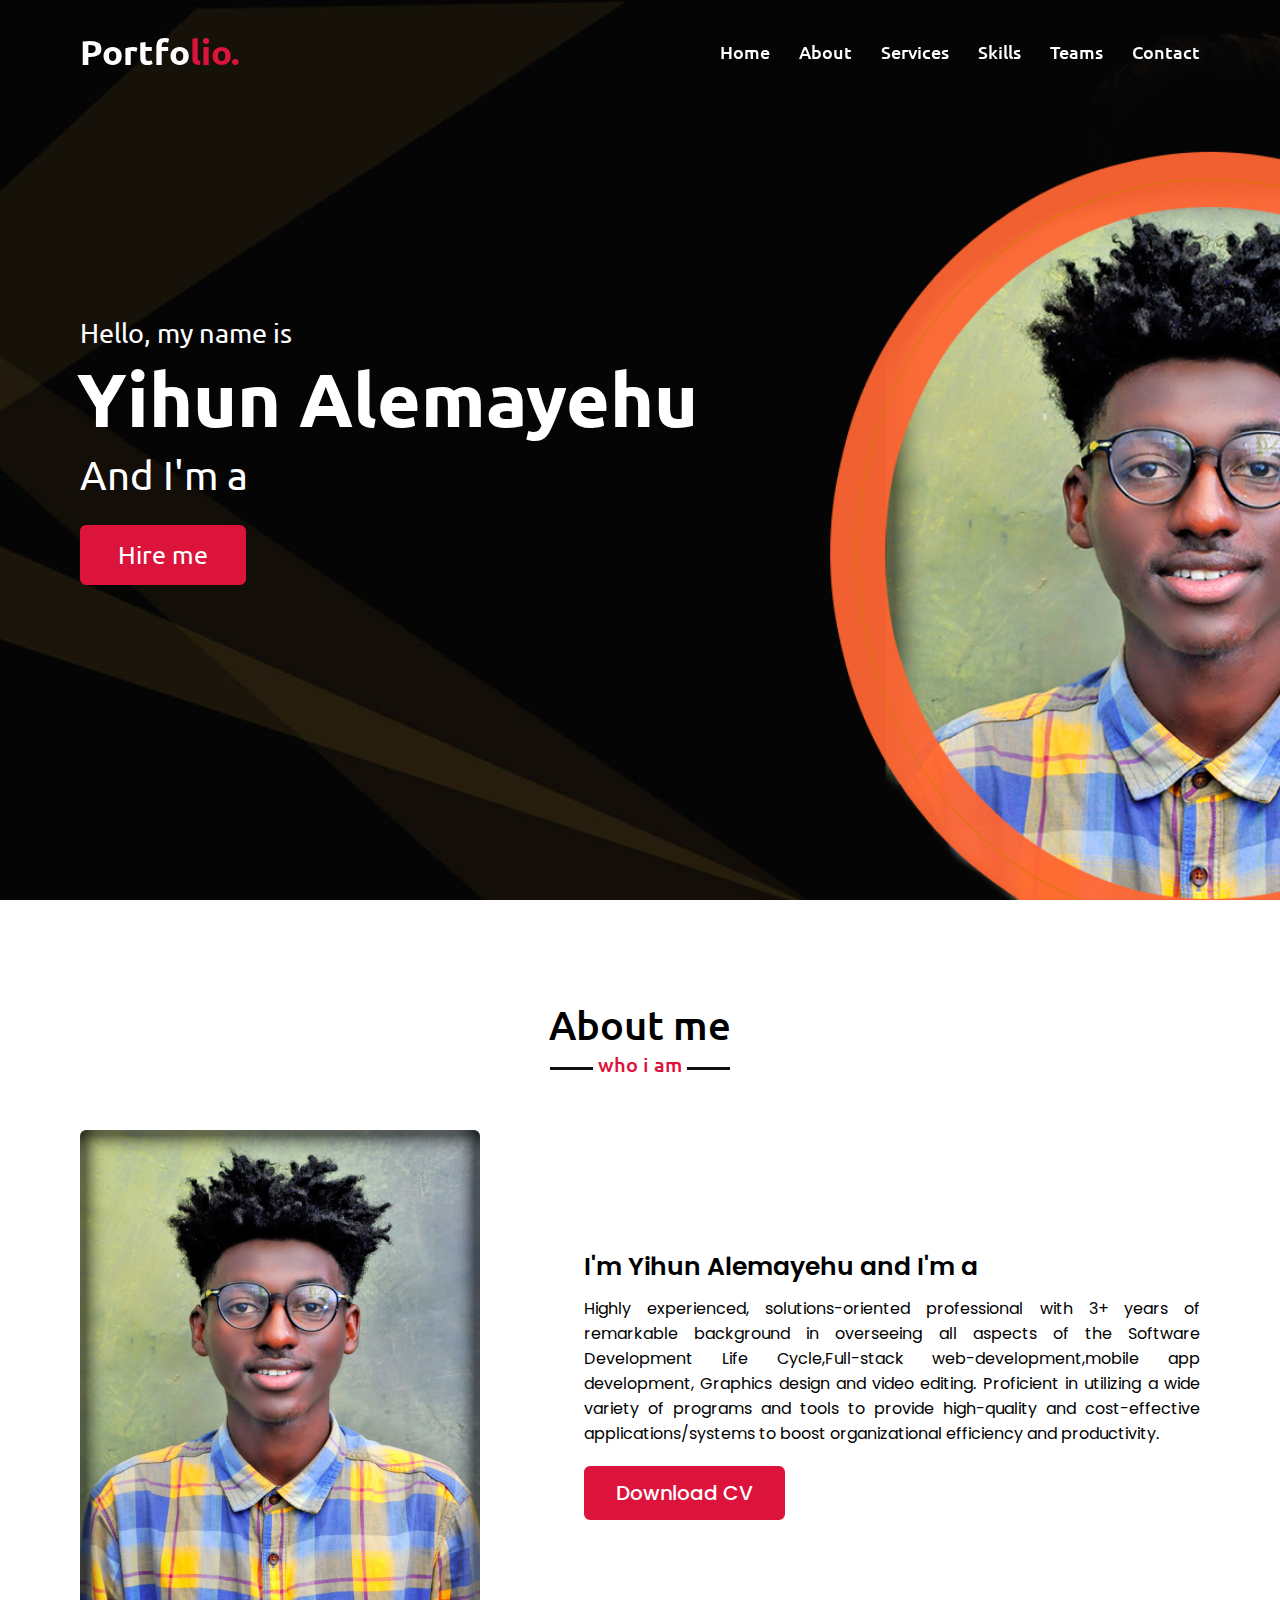
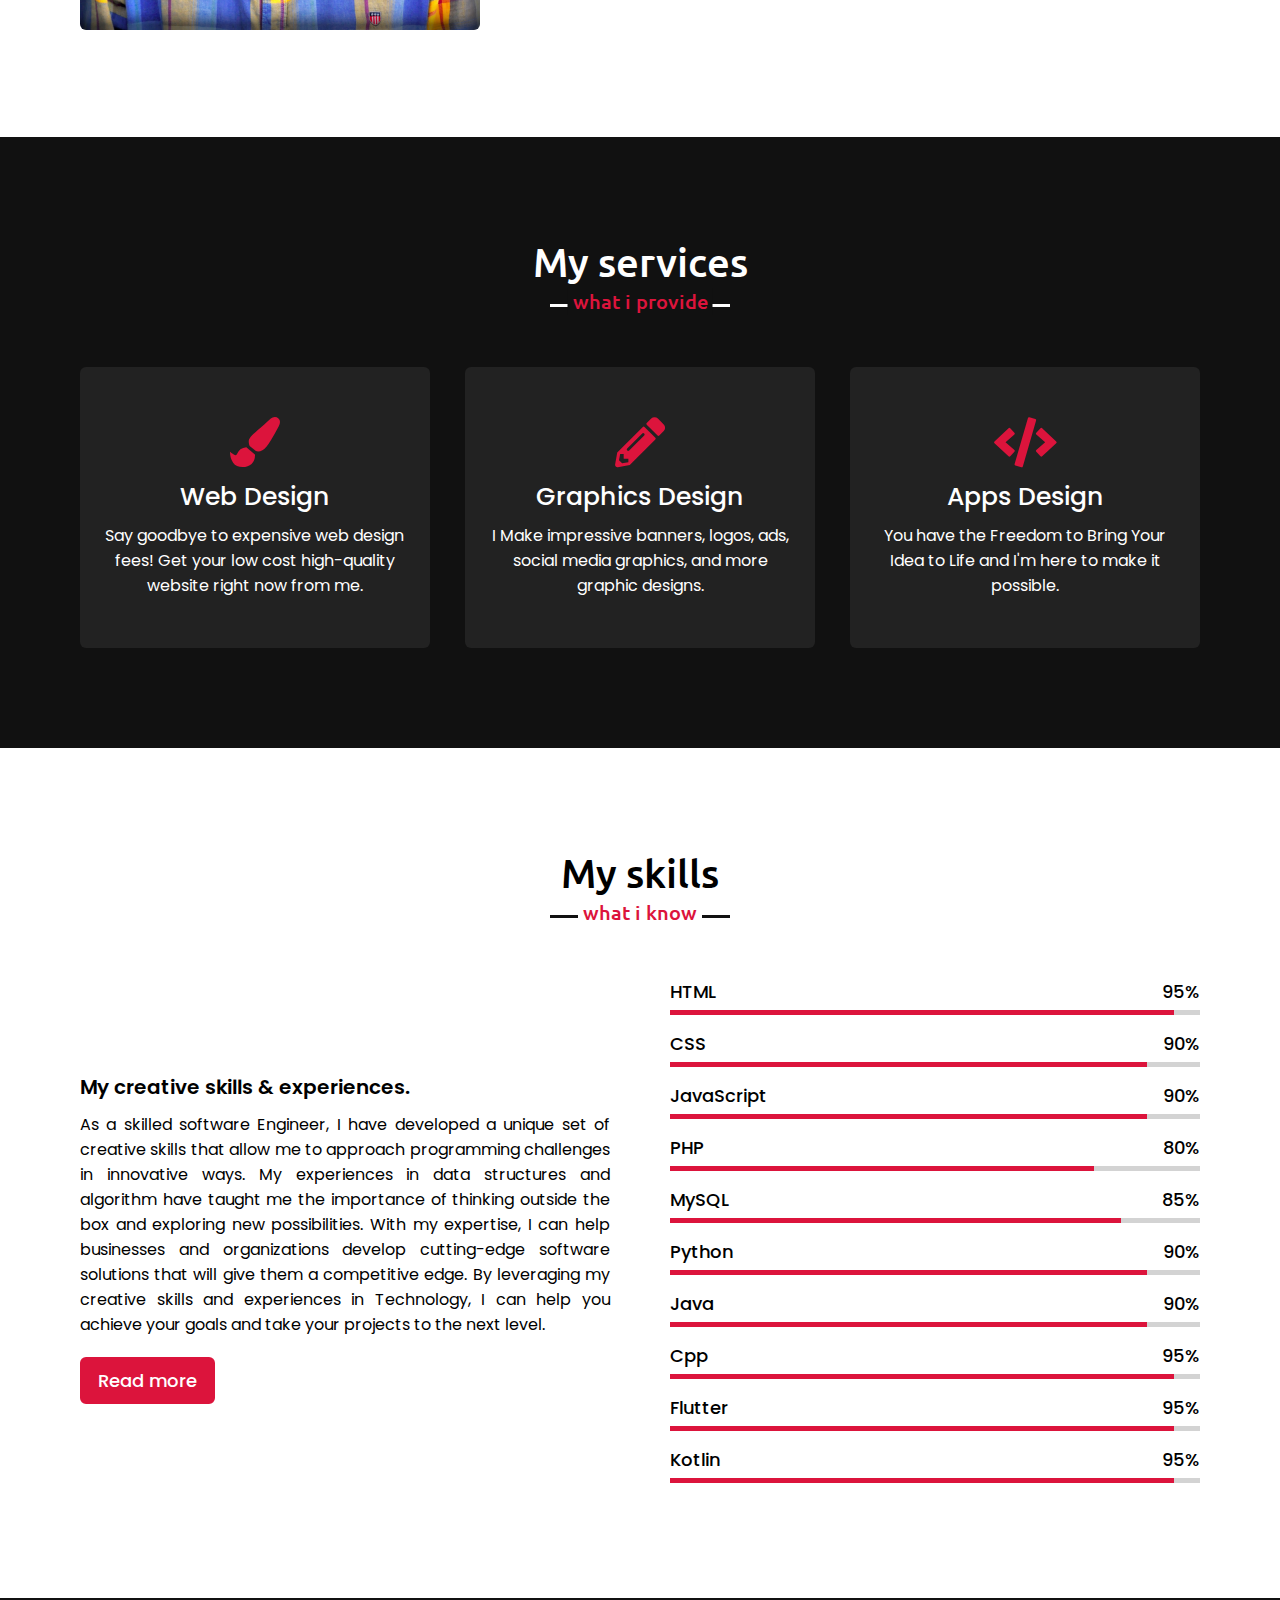
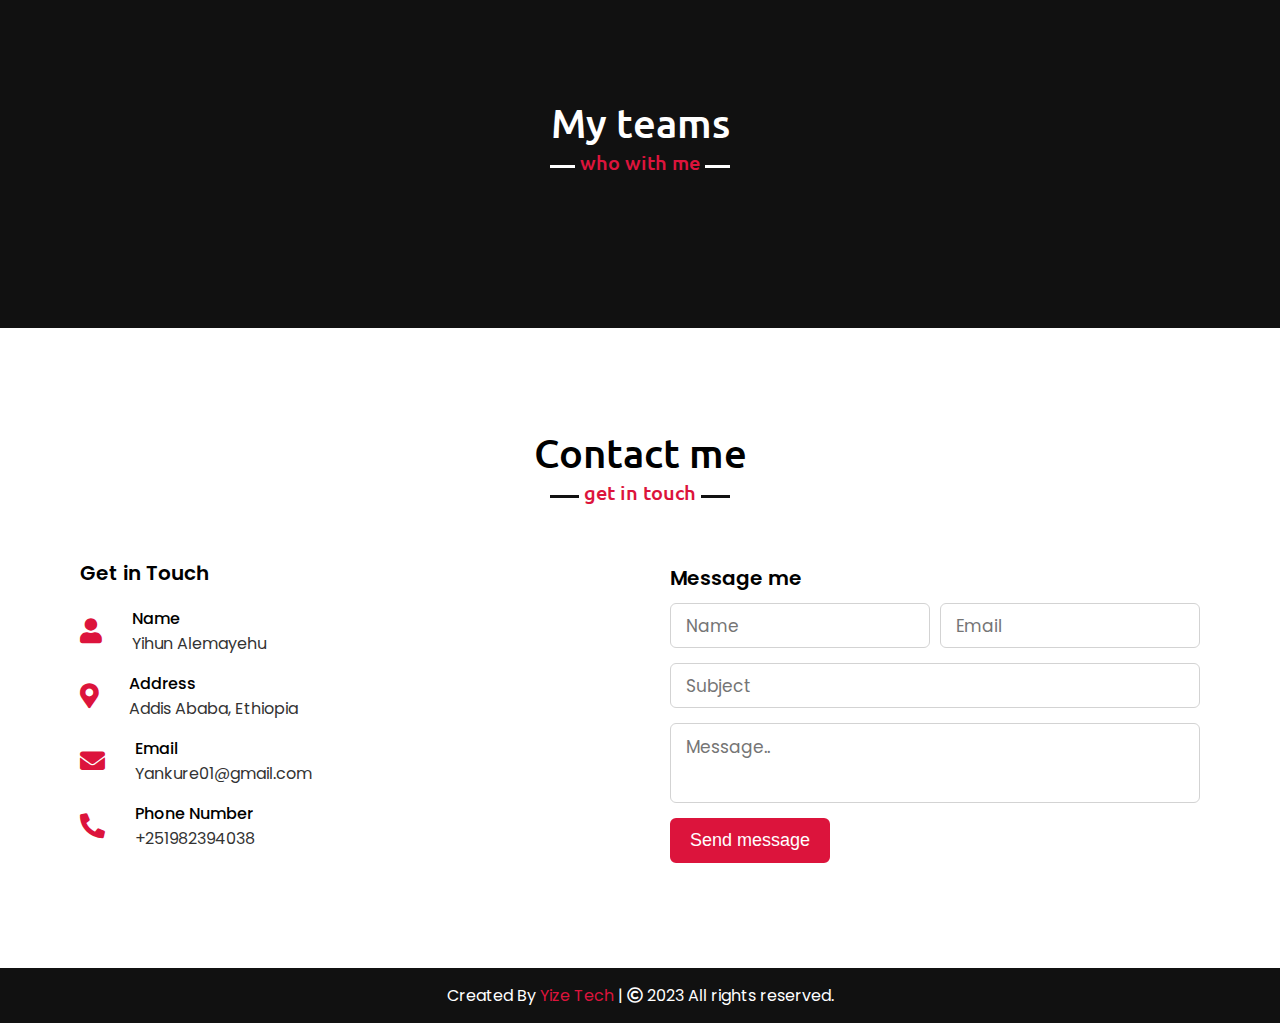
==== Portfolio Website/index.html @ 4206193d "Add files via upload" ====
<!DOCTYPE html>
<!-- Created By CodingNepal -->
<html lang="en">
<head>
    <meta charset="UTF-8">
    <meta name="viewport" content="width=device-width, initial-scale=1.0">
    <title>Personal Portfolio Website</title>
    <link rel="stylesheet" href="style.css">
    <link rel="stylesheet" href="https://cdnjs.cloudflare.com/ajax/libs/font-awesome/5.15.3/css/all.min.css"/>
    <script src="https://code.jquery.com/jquery-3.5.1.min.js"></script>
    <script src="https://cdnjs.cloudflare.com/ajax/libs/typed.js/2.0.11/typed.min.js"></script>
    <script src="https://cdnjs.cloudflare.com/ajax/libs/waypoints/4.0.1/jquery.waypoints.min.js"></script>
    <script src="https://cdnjs.cloudflare.com/ajax/libs/OwlCarousel2/2.3.4/owl.carousel.min.js"></script>
    <link rel="stylesheet" href="https://cdnjs.cloudflare.com/ajax/libs/OwlCarousel2/2.3.4/assets/owl.carousel.min.css"/>

</head>
<body>
    <div class="scroll-up-btn">
        <i class="fas fa-angle-up"></i>
    </div>
    <nav class="navbar">
        <div class="max-width">
            <div class="logo"><a href="#">Portfo<span>lio.</span></a></div>
            <ul class="menu">
                <li><a href="#home" class="menu-btn">Home</a></li>
                <li><a href="#about" class="menu-btn">About</a></li>
                <li><a href="#services" class="menu-btn">Services</a></li>
                <li><a href="#skills" class="menu-btn">Skills</a></li>
                <li><a href="#teams" class="menu-btn">Teams</a></li>
                <li><a href="#contact" class="menu-btn">Contact</a></li>
            </ul>
            <div class="menu-btn">
                <i class="fas fa-bars"></i>
            </div>
        </div>
    </nav>

    <!-- home section start -->
    <section class="home" id="home">
        <div class="max-width">
            <div class="home-content">
                <div class="text-1">Hello, my name is</div>
                <div class="text-2">Yihun Alemayehu</div>
                <div class="text-3">And I'm a <span class="typing"></span></div>
                <a href="#contact">Hire me</a>
            </div>
        </div>
    </section>

    <!-- about section start -->
    <section class="about" id="about">
        <div class="max-width">
            <h2 class="title">About me</h2>
            <div class="about-content">
                <div class="column left">
                    <img src="images/profile-11.jpg" alt="">
                </div>
                <div class="column right">
                    <div class="text">I'm Yihun Alemayehu and I'm a <span class="typing-2"></span></div>
                    <p>Highly experienced, solutions-oriented professional with 3+ years of remarkable background in
                        overseeing all aspects of the Software Development Life Cycle,Full-stack web-development,mobile app development, Graphics design and video editing. Proficient in utilizing a wide variety of programs and tools to provide high-quality and cost-effective
                        applications/systems to boost organizational efficiency and productivity.</p>
                    <a href="images/cv.pdf">Download CV</a>
                </div>
            </div>
        </div>
    </section>

    <!-- services section start -->
    <section class="services" id="services">
        <div class="max-width">
            <h2 class="title">My services</h2>
            <div class="serv-content">
                <div class="card">
                    <div class="box">
                        <i class="fas fa-paint-brush"></i>
                        <div class="text">Web Design</div>
                        <p>Say goodbye to expensive web design fees! Get your low cost high-quality website right now from me.</p>
                    </div>
                </div>
                <div class="card">
                    <div class="box">
                        <i class="fas fa-pencil-alt"></i>
                        <div class="text">Graphics Design</div>
                        <p>I Make impressive banners, logos, ads, social media graphics, and more graphic designs.</p>
                    </div>
                </div>
                <div class="card">
                    <div class="box">
                        <i class="fas fa-code"></i>
                        <div class="text">Apps Design</div>
                        <p>You have the Freedom to Bring Your Idea to Life and I'm here to make it possible.</p>
                    </div>
                </div>
               </div>
            </div>
        </div>
    </section>

    <!-- skills section start -->
    <section class="skills" id="skills">
        <div class="max-width">
            <h2 class="title">My skills</h2>
            <div class="skills-content">
                <div class="column left">
                    <div class="text">My creative skills & experiences.</div>
                    <p>As a skilled software Engineer, I have developed a unique set of creative skills that allow me to approach programming challenges in innovative ways. My experiences in data structures and algorithm have taught me the importance of thinking outside the box and exploring new possibilities. With my expertise, I can help businesses and organizations develop cutting-edge software solutions that will give them a competitive edge. By leveraging my creative skills and experiences in Technology, I can help you achieve your goals and take your projects to the next level.</p>
                    <a href="#">Read more</a>
                </div>
                <div class="column right">
                    <div class="bars">
                        <div class="info">
                            <span>HTML</span>
                            <span>95%</span>
                        </div>
                        <div class="line html"></div>
                    </div>
                    <div class="bars">
                        <div class="info">
                            <span>CSS</span>
                            <span>90%</span>
                        </div>
                        <div class="line css"></div>
                    </div>
                    <div class="bars">
                        <div class="info">
                            <span>JavaScript</span>
                            <span>90%</span>
                        </div>
                        <div class="line js"></div>
                    </div>
                    <div class="bars">
                        <div class="info">
                            <span>PHP</span>
                            <span>80%</span>
                        </div>
                        <div class="line php"></div>
                    </div>
                    <div class="bars">
                        <div class="info">
                            <span>MySQL</span>
                            <span>85%</span>
                        </div>
                        <div class="line mysql"></div>
                    </div>
                    <div class="bars">
                        <div class="info">
                            <span>Python</span>
                            <span>90%</span>
                        </div>
                        <div class="line Python"></div>
                    </div>
                    <div class="bars">
                        <div class="info">
                            <span>Java</span>
                            <span>90%</span>
                        </div>
                        <div class="line Java"></div>
                    </div>
                    <div class="bars">
                        <div class="info">
                            <span>Cpp</span>
                            <span>95%</span>
                        </div>
                        <div class="line Cpp"></div>
                    </div>
                    <div class="bars">
                        <div class="info">
                            <span>Flutter</span>
                            <span>95%</span>
                        </div>
                        <div class="line Flutter"></div>
                    </div>
                    <div class="bars">
                        <div class="info">
                            <span>Kotlin</span>
                            <span>95%</span>
                        </div>
                        <div class="line Kotlin"></div>
                    </div>
                </div>
            </div>
        </div>
    </section>

    <!-- teams section start -->
    <section class="teams" id="teams">
        <div class="max-width">
            <h2 class="title">My teams</h2>
            <div class="carousel owl-carousel">
                <div class="card">
                    <div class="box">
                        <img src="images/profile-55.jpg" alt="">
                        <div class="text">Yihun Alemayehu</div>
                        <p>Enthusiastic software Engineer</p>
                    </div>
                </div>
                <div class="card">
                    <div class="box">
                        <img src="images/profile-22.jpg" alt="">
                        <div class="text">Zerihun Kassahun</div>
                        <p>Highly experienced computer scientist, programmer and Software Engineer. </p>
                    </div>
                </div>
                <div class="card">
                    <div class="box">
                        <img src="images/profile-33.jpg" alt="">
                        <div class="text">Tedros Haymanot</div>
                        <p>computer Engineer and Graphics Designer</p>
                    </div>
                </div>
                <div class="card">
                    <div class="box">
                        <img src="images/profile-44.jpg" alt="">
                        <div class="text">Beimnet Tariku</div>
                        <p>Computer and Electrical Engineer.</p>
                    </div>
                </div>
            </div>
        </div>
    </section>

    <!-- contact section start -->
    <section class="contact" id="contact">
        <div class="max-width">
            <h2 class="title">Contact me</h2>
            <div class="contact-content">
                <div class="column left">
                    <div class="text">Get in Touch</div>
                    <p></p>
                    <div class="icons">
                        <div class="row">
                            <i class="fas fa-user"></i>
                            <div class="info">
                                <div class="head">Name</div>
                                <div class="sub-title">Yihun Alemayehu</div>
                            </div>
                        </div>
                        <div class="row">
                            <i class="fas fa-map-marker-alt"></i>
                            <div class="info">
                                <div class="head">Address</div>
                                <div class="sub-title">Addis Ababa, Ethiopia</div>
                            </div>
                        </div>
                        <div class="row">
                            <i class="fas fa-envelope"></i>
                            <div class="info">
                                <div class="head">Email</div>
                                <div class="sub-title">Yankure01@gmail.com</div>
                            </div>
                        </div>
                        <div class="row">
                            <i class="fas fa-phone-alt"></i>
                            <div class="info">
                                <div class="head">Phone Number</div>
                                <div class="sub-title">+251982394038</div>
                            </div>
                        </div>
                    </div>
                </div>
                <div class="column right">
                    <div class="text">Message me</div>
                    <form action="mailto:yankure01@gmail.com">
                        <div class="fields">
                            <div class="field name">
                                <input type="text" placeholder="Name" required>
                            </div>
                            <div class="field email">
                                <input type="email" placeholder="Email" required>
                            </div>
                        </div>
                        <div class="field">
                            <input type="text" placeholder="Subject" required>
                        </div>
                        <div class="field textarea">
                            <textarea cols="30" rows="10" placeholder="Message.." required></textarea>
                        </div>
                        <div class="button-area">
                            <button type="submit">Send message</button>
                        </div>
                    </form>
                </div>
            </div>
        </div>
    </section>

    <!-- footer section start -->
    <footer>
        <span>Created By <a href="https://www.Yize.com">Yize Tech</a> | <span class="far fa-copyright"></span> 2023 All rights reserved.</span>
    </footer>

    <script src="script.js"></script>
</body>
</html>
---- Portfolio Website/style.css ----
/*  import google fonts */
@import url('https://fonts.googleapis.com/css2?family=Poppins:wght@400;500;600;700&family=Ubuntu:wght@400;500;700&display=swap');

*{
    margin: 0;
    padding: 0;
    box-sizing: border-box;
    text-decoration: none;
}
html{
    scroll-behavior: smooth;
}

/* custom scroll bar */
::-webkit-scrollbar {
    width: 10px;
}
::-webkit-scrollbar-track {
    background: #f1f1f1;
}
::-webkit-scrollbar-thumb {
    background: #888;
}

::-webkit-scrollbar-thumb:hover {
    background: #555;
}

/* all similar content styling codes */
section{
    padding: 100px 0;
}
.max-width{
    max-width: 1300px;
    padding: 0 80px;
    margin: auto;
}
.about, .services, .skills, .teams, .contact, footer{
    font-family: 'Poppins', sans-serif;
}
.about .about-content,
.services .serv-content,
.skills .skills-content,
.contact .contact-content{
    display: flex;
    flex-wrap: wrap;
    align-items: center;
    justify-content: space-between;
}
section .title{
    position: relative;
    text-align: center;
    font-size: 40px;
    font-weight: 500;
    margin-bottom: 60px;
    padding-bottom: 20px;
    font-family: 'Ubuntu', sans-serif;
}
section .title::before{
    content: "";
    position: absolute;
    bottom: 0px;
    left: 50%;
    width: 180px;
    height: 3px;
    background: #111;
    transform: translateX(-50%);
}
section .title::after{
    position: absolute;
    bottom: -8px;
    left: 50%;
    font-size: 20px;
    color: crimson;
    padding: 0 5px;
    background: #fff;
    transform: translateX(-50%);
}

/* navbar styling */
.navbar{
    position: fixed;
    width: 100%;
    z-index: 999;
    padding: 30px 0;
    font-family: 'Ubuntu', sans-serif;
    transition: all 0.3s ease;
}
.navbar.sticky{
    padding: 15px 0;
    background: crimson;
}
.navbar .max-width{
    display: flex;
    align-items: center;
    justify-content: space-between;
}
.navbar .logo a{
    color: #fff;
    font-size: 35px;
    font-weight: 600;
}
.navbar .logo a span{
    color: crimson;
    transition: all 0.3s ease;
}
.navbar.sticky .logo a span{
    color: #fff;
}
.navbar .menu li{
    list-style: none;
    display: inline-block;
}
.navbar .menu li a{
    display: block;
    color: #fff;
    font-size: 18px;
    font-weight: 500;
    margin-left: 25px;
    transition: color 0.3s ease;
}
.navbar .menu li a:hover{
    color: crimson;
}
.navbar.sticky .menu li a:hover{
    color: #fff;
}

/* menu btn styling */
.menu-btn{
    color: #fff;
    font-size: 23px;
    cursor: pointer;
    display: none;
}
.scroll-up-btn{
    position: fixed;
    height: 45px;
    width: 42px;
    background: crimson;
    right: 30px;
    bottom: 10px;
    text-align: center;
    line-height: 45px;
    color: #fff;
    z-index: 9999;
    font-size: 30px;
    border-radius: 6px;
    border-bottom-width: 2px;
    cursor: pointer;
    opacity: 0;
    pointer-events: none;
    transition: all 0.3s ease;
}
.scroll-up-btn.show{
    bottom: 30px;
    opacity: 1;
    pointer-events: auto;
}
.scroll-up-btn:hover{
    filter: brightness(90%);
}


/* home section styling */
.home{
    display: flex;
    background: url("images/banner1.jpg") no-repeat center;
    height: 100vh;
    color: #fff;
    min-height: 500px;
    background-size: cover;
    background-attachment: fixed;
    font-family: 'Ubuntu', sans-serif;
}
.home .max-width{
  width: 100%;
  display: flex;
}
.home .max-width .row{
  margin-right: 0;
}
.home .home-content .text-1{
    font-size: 27px;
}
.home .home-content .text-2{
    font-size: 75px;
    font-weight: 600;
    margin-left: -3px;
}
.home .home-content .text-3{
    font-size: 40px;
    margin: 5px 0;
}
.home .home-content .text-3 span{
    color: crimson;
    font-weight: 500;
}
.home .home-content a{
    display: inline-block;
    background: crimson;
    color: #fff;
    font-size: 25px;
    padding: 12px 36px;
    margin-top: 20px;
    font-weight: 400;
    border-radius: 6px;
    border: 2px solid crimson;
    transition: all 0.3s ease;
}
.home .home-content a:hover{
    color: crimson;
    background: none;
}

/* about section styling */
.about .title::after{
    content: "who i am";
}
.about .about-content .left{
    width: 45%;
}
.about .about-content .left img{
    height: 500px;
    width: 400px;
    object-fit: cover;
    border-radius: 6px;
}
.about .about-content .right{
    width: 55%;
}
.about .about-content .right .text{
    font-size: 25px;
    font-weight: 600;
    margin-bottom: 10px;
}
.about .about-content .right .text span{
    color: crimson;
}
.about .about-content .right p{
    text-align: justify;
}
.about .about-content .right a{
    display: inline-block;
    background: crimson;
    color: #fff;
    font-size: 20px;
    font-weight: 500;
    padding: 10px 30px;
    margin-top: 20px;
    border-radius: 6px;
    border: 2px solid crimson;
    transition: all 0.3s ease;
}
.about .about-content .right a:hover{
    color: crimson;
    background: none;
}

/* services section styling */
.services, .teams{
    color:#fff;
    background: #111;
}
.services .title::before,
.teams .title::before{
    background: #fff;
}
.services .title::after,
.teams .title::after{
    background: #111;
    content: "what i provide";
}
.services .serv-content .card{
    width: calc(33% - 20px);
    background: #222;
    text-align: center;
    border-radius: 6px;
    padding: 50px 25px;
    cursor: pointer;
    transition: all 0.3s ease;
}
.services .serv-content .card:hover{
    background: crimson;
}
.services .serv-content .card .box{
    transition: all 0.3s ease;
}
.services .serv-content .card:hover .box{
    transform: scale(1.05);
}
.services .serv-content .card i{
    font-size: 50px;
    color: crimson;
    transition: color 0.3s ease;
}
.services .serv-content .card:hover i{
    color: #fff;
}
.services .serv-content .card .text{
    font-size: 25px;
    font-weight: 500;
    margin: 10px 0 7px 0;
}

/* skills section styling */

.skills .title::after{
    content: "what i know";
}
.skills .skills-content .column{
    width: calc(50% - 30px);
}
.skills .skills-content .left .text{
    font-size: 20px;
    font-weight: 600;
    margin-bottom: 10px;
}
.skills .skills-content .left p{
    text-align: justify;
}
.skills .skills-content .left a{
    display: inline-block;
    background: crimson;
    color: #fff;
    font-size: 18px;
    font-weight: 500;
    padding: 8px 16px;
    margin-top: 20px;
    border-radius: 6px;
    border: 2px solid crimson;
    transition: all 0.3s ease;
}
.skills .skills-content .left a:hover{
    color: crimson;
    background: none;
}
.skills .skills-content .right .bars{
    margin-bottom: 15px;
}
.skills .skills-content .right .info{
    display: flex;
    margin-bottom: 5px;
    align-items: center;
    justify-content: space-between;
}
.skills .skills-content .right span{
    font-weight: 500;
    font-size: 18px;
}
.skills .skills-content .right .line{
    height: 5px;
    width: 100%;
    background: lightgrey;
    position: relative;
}
.skills .skills-content .right .line::before{
    content: "";
    position: absolute;
    height: 100%;
    left: 0;
    top: 0;
    background: crimson;
}
.skills-content .right .html::before{
    width: 95%;
}
.skills-content .right .css::before{
    width: 90%;
}
.skills-content .right .js::before{
    width: 90%;
}
.skills-content .right .php::before{
    width: 80%;
}
.skills-content .right .mysql::before{
    width: 85%;
}
.skills-content .right .Python::before{
    width: 90%;
}
.skills-content .right .Java::before{
    width: 90%;
}
.skills-content .right .Cpp::before{
    width: 95%;
}.skills-content .right .Flutter::before{
    width: 95%;
}
.skills-content .right .Kotlin::before{
    width: 95%;
}
/* teams section styling */
.teams .title::after{
    content: "who with me";
}
.teams .carousel .card{
    background: #222;
    border-radius: 6px;
    padding: 25px 35px;
    text-align: center;
    overflow: hidden;
    transition: all 0.3s ease;
}
.teams .carousel .card:hover{
    background: crimson;
}
.teams .carousel .card .box{
    display: flex;
    flex-direction: column;
    align-items: center;
    justify-content: center;
    transition: all 0.3s ease;
}
.teams .carousel .card:hover .box{
    transform: scale(1.05);
}
.teams .carousel .card .text{
    font-size: 25px;
    font-weight: 500;
    margin: 10px 0 7px 0;
}
.teams .carousel .card img{
    height: 150px;
    width: 150px;
    object-fit: cover;
    border-radius: 50%;
    border: 5px solid crimson;
    transition: all 0.3s ease;
}
.teams .carousel .card:hover img{
    border-color: #fff;
}
.owl-dots{
    text-align: center;
    margin-top: 20px;
}
.owl-dot{
    height: 13px;
    width: 13px;
    margin: 0 5px;
    outline: none!important;
    border-radius: 50%;
    border: 2px solid crimson!important;
    transition: all 0.3s ease;
}
.owl-dot.active{
    width: 35px;
    border-radius: 14px;
}
.owl-dot.active,
.owl-dot:hover{
    background: crimson!important;
}

/* contact section styling */
.contact .title::after{
    content: "get in touch";
}
.contact .contact-content .column{
    width: calc(50% - 30px);
}
.contact .contact-content .text{
    font-size: 20px;
    font-weight: 600;
    margin-bottom: 10px;
}
.contact .contact-content .left p{
    text-align: justify;
}
.contact .contact-content .left .icons{
    margin: 10px 0;
}
.contact .contact-content .row{
    display: flex;
    height: 65px;
    align-items: center;
}
.contact .contact-content .row .info{
    margin-left: 30px;
}
.contact .contact-content .row i{
    font-size: 25px;
    color: crimson;
}
.contact .contact-content .info .head{
    font-weight: 500;
}
.contact .contact-content .info .sub-title{
    color: #333;
}
.contact .right form .fields{
    display: flex;
}
.contact .right form .field,
.contact .right form .fields .field{
    height: 45px;
    width: 100%;
    margin-bottom: 15px;
}
.contact .right form .textarea{
    height: 80px;
    width: 100%;
}
.contact .right form .name{
    margin-right: 10px;
}
.contact .right form .field input,
.contact .right form .textarea textarea{
    height: 100%;
    width: 100%;
    border: 1px solid lightgrey;
    border-radius: 6px;
    outline: none;
    padding: 0 15px;
    font-size: 17px;
    font-family: 'Poppins', sans-serif;
    transition: all 0.3s ease;
}
.contact .right form .field input:focus,
.contact .right form .textarea textarea:focus{
    border-color: #b3b3b3;
}
.contact .right form .textarea textarea{
  padding-top: 10px;
  resize: none;
}
.contact .right form .button-area{
  display: flex;
  align-items: center;
}
.right form .button-area button{
  color: #fff;
  display: block;
  width: 160px!important;
  height: 45px;
  outline: none;
  font-size: 18px;
  font-weight: 500;
  border-radius: 6px;
  cursor: pointer;
  flex-wrap: nowrap;
  background: crimson;
  border: 2px solid crimson;
  transition: all 0.3s ease;
}
.right form .button-area button:hover{
  color: crimson;
  background: none;
}
/* footer section styling */
footer{
    background: #111;
    padding: 15px 23px;
    color: #fff;
    text-align: center;
}
footer span a{
    color: crimson;
    text-decoration: none;
}
footer span a:hover{
    text-decoration: underline;
}


/* responsive media query start */
@media (max-width: 1104px) {
    .about .about-content .left img{
        height: 350px;
        width: 350px;
    }
}

@media (max-width: 991px) {
    .max-width{
        padding: 0 50px;
    }
}
@media (max-width: 947px){
    .menu-btn{
        display: block;
        z-index: 999;
    }
    .menu-btn i.active:before{
        content: "\f00d";
    }
    .navbar .menu{
        position: fixed;
        height: 100vh;
        width: 100%;
        left: -100%;
        top: 0;
        background: #111;
        text-align: center;
        padding-top: 80px;
        transition: all 0.3s ease;
    }
    .navbar .menu.active{
        left: 0;
    }
    .navbar .menu li{
        display: block;
    }
    .navbar .menu li a{
        display: inline-block;
        margin: 20px 0;
        font-size: 25px;
    }
    .home .home-content .text-2{
        font-size: 70px;
    }
    .home .home-content .text-3{
        font-size: 35px;
    }
    .home .home-content a{
        font-size: 23px;
        padding: 10px 30px;
    }
    .max-width{
        max-width: 930px;
    }
    .about .about-content .column{
        width: 100%;
    }
    .about .about-content .left{
        display: flex;
        justify-content: center;
        margin: 0 auto 60px;
    }
    .about .about-content .right{
        flex: 100%;
    }
    .services .serv-content .card{
        width: calc(50% - 10px);
        margin-bottom: 20px;
    }
    .skills .skills-content .column,
    .contact .contact-content .column{
        width: 100%;
        margin-bottom: 35px;
    }
}

@media (max-width: 690px) {
    .max-width{
        padding: 0 23px;
    }
    .home .home-content .text-2{
        font-size: 60px;
    }
    .home .home-content .text-3{
        font-size: 32px;
    }
    .home .home-content a{
        font-size: 20px;
    }
    .services .serv-content .card{
        width: 100%;
    }
}

@media (max-width: 500px) {
    .home .home-content .text-2{
        font-size: 50px;
    }
    .home .home-content .text-3{
        font-size: 27px;
    }
    .about .about-content .right .text,
    .skills .skills-content .left .text{
        font-size: 19px;
    }
    .contact .right form .fields{
        flex-direction: column;
    }
    .contact .right form .name,
    .contact .right form .email{
        margin: 0;
    }
    .right form .error-box{
       width: 150px;
    }
    .scroll-up-btn{
        right: 15px;
        bottom: 15px;
        height: 38px;
        width: 35px;
        font-size: 23px;
        line-height: 38px;
    }
}
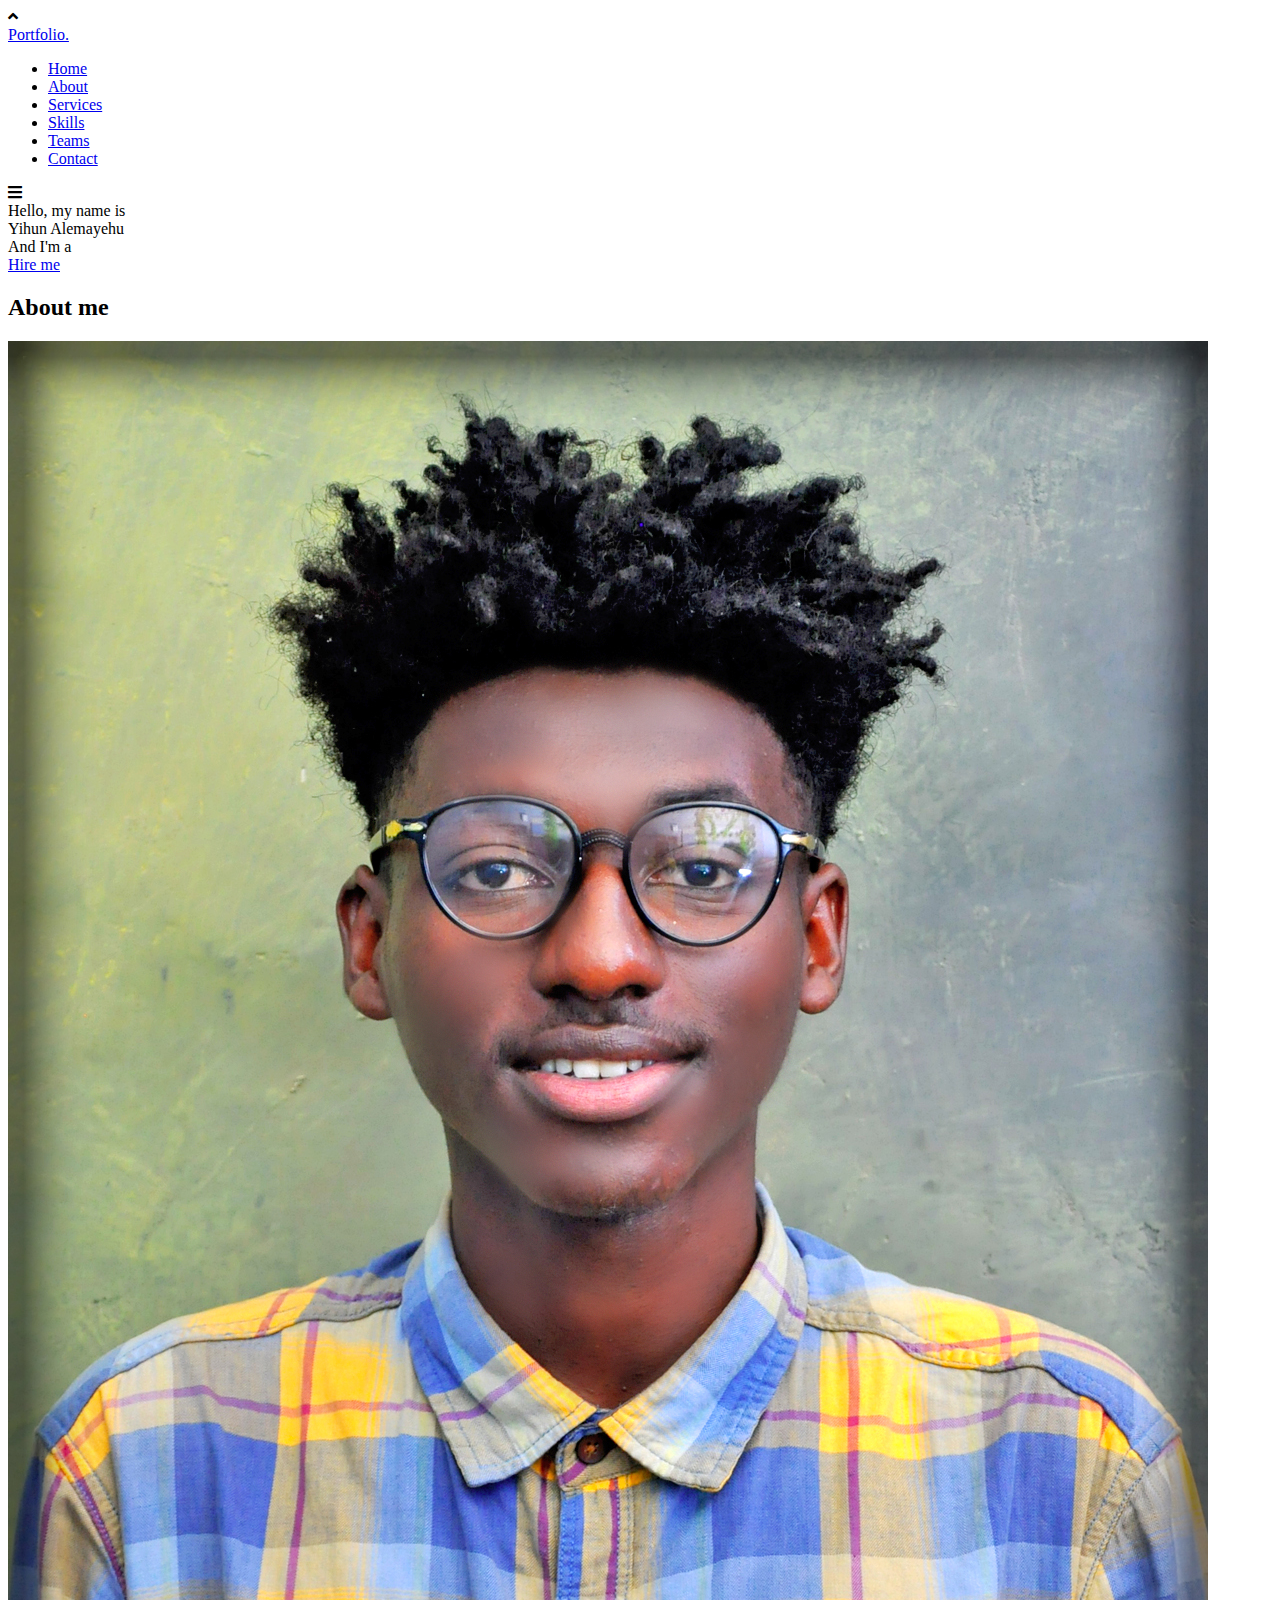
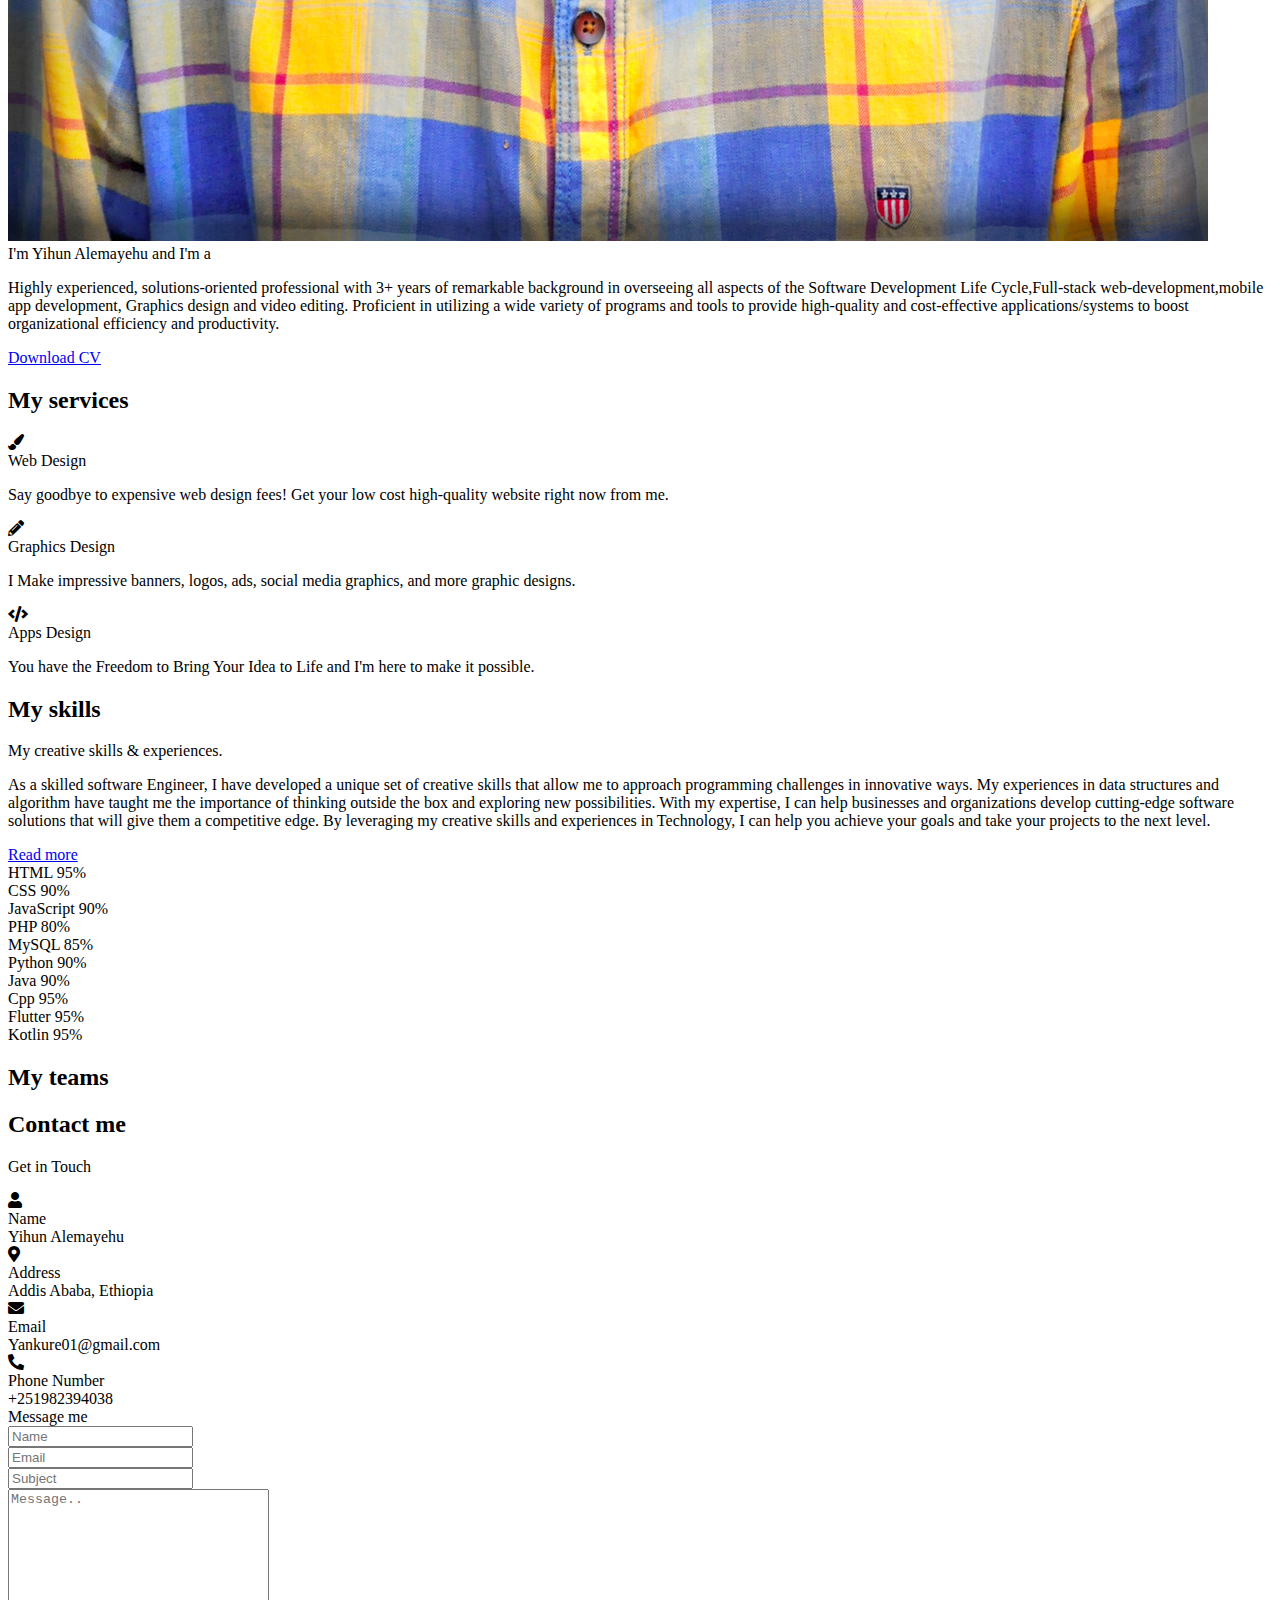
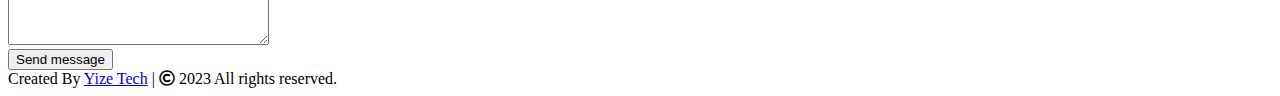
==== commit f42a9f88: "Update index.html" ====
--- a/Portfolio Website/index.html
+++ b/Portfolio Website/index.html
@@ -1,5 +1,5 @@
 <!DOCTYPE html>
-<!-- Created By CodingNepal -->
+<!-- Created By Yize Tech -->
 <html lang="en">
 <head>
     <meta charset="UTF-8">
